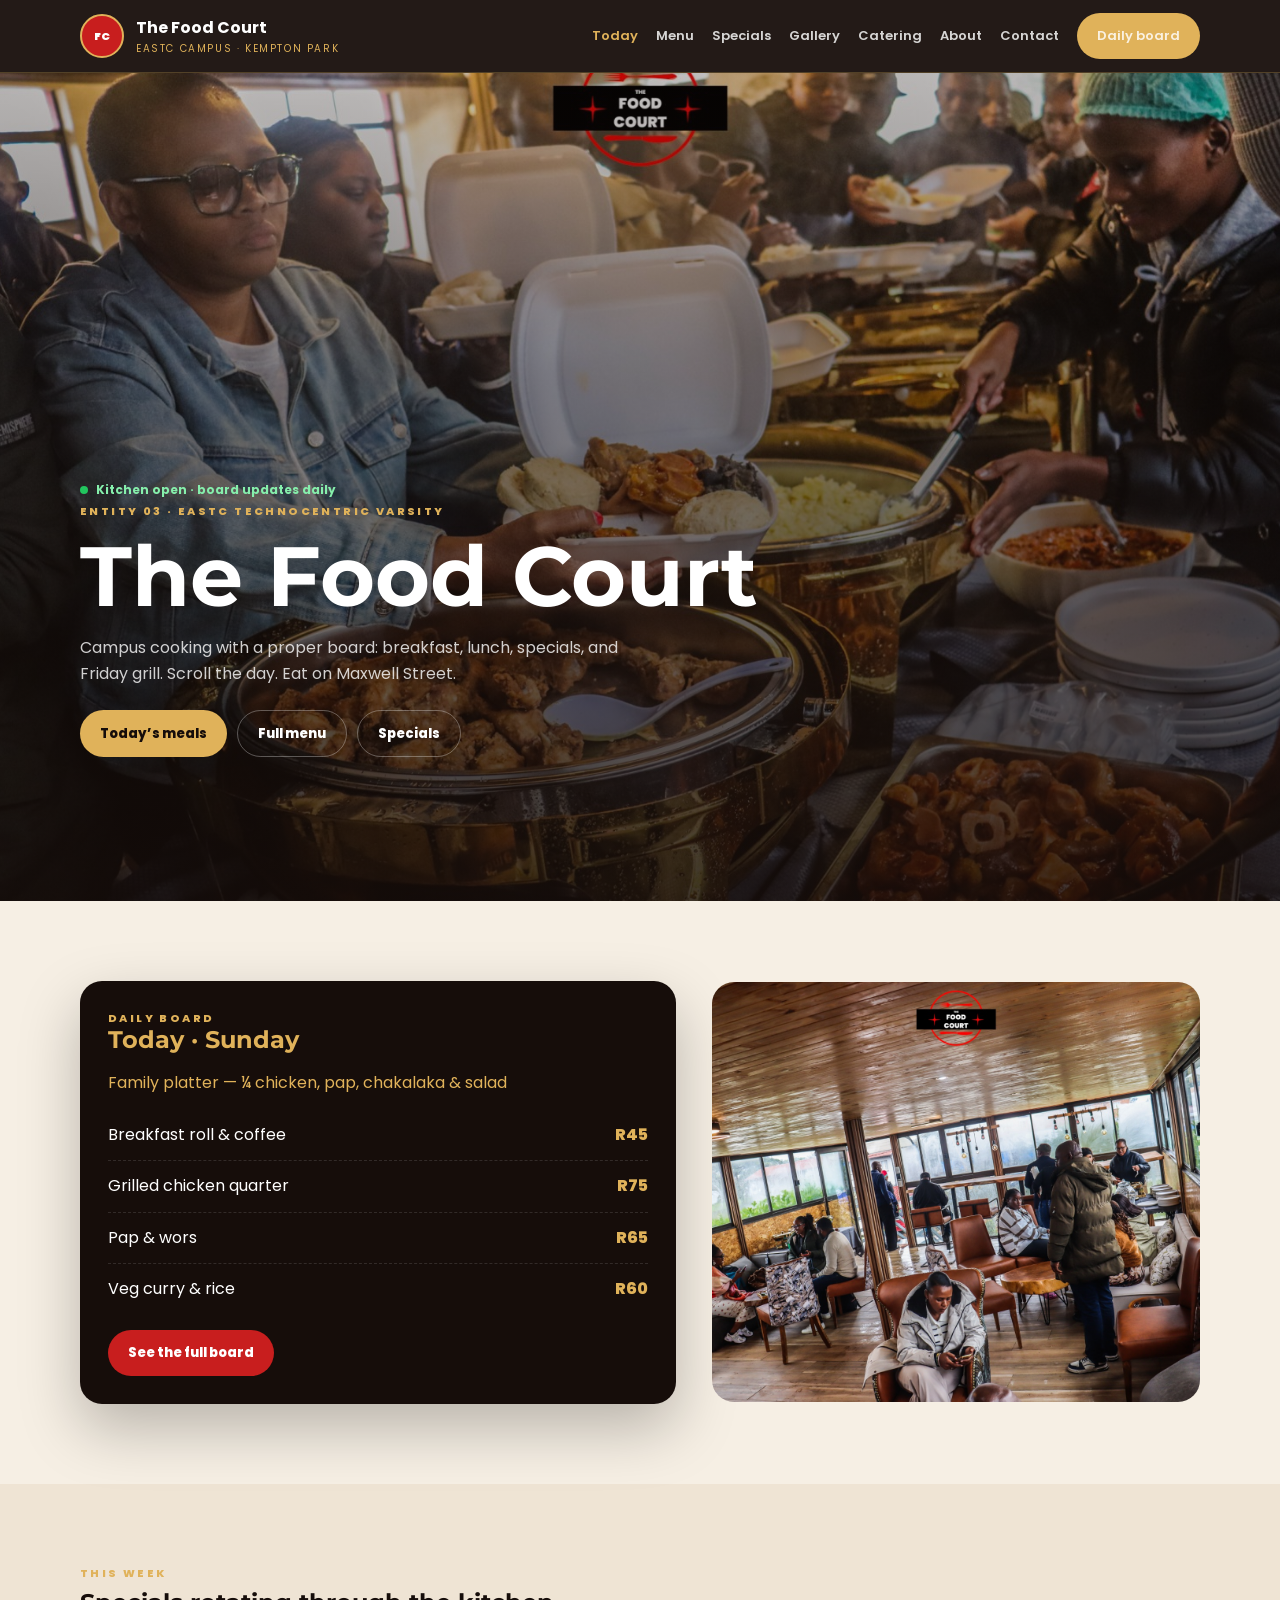
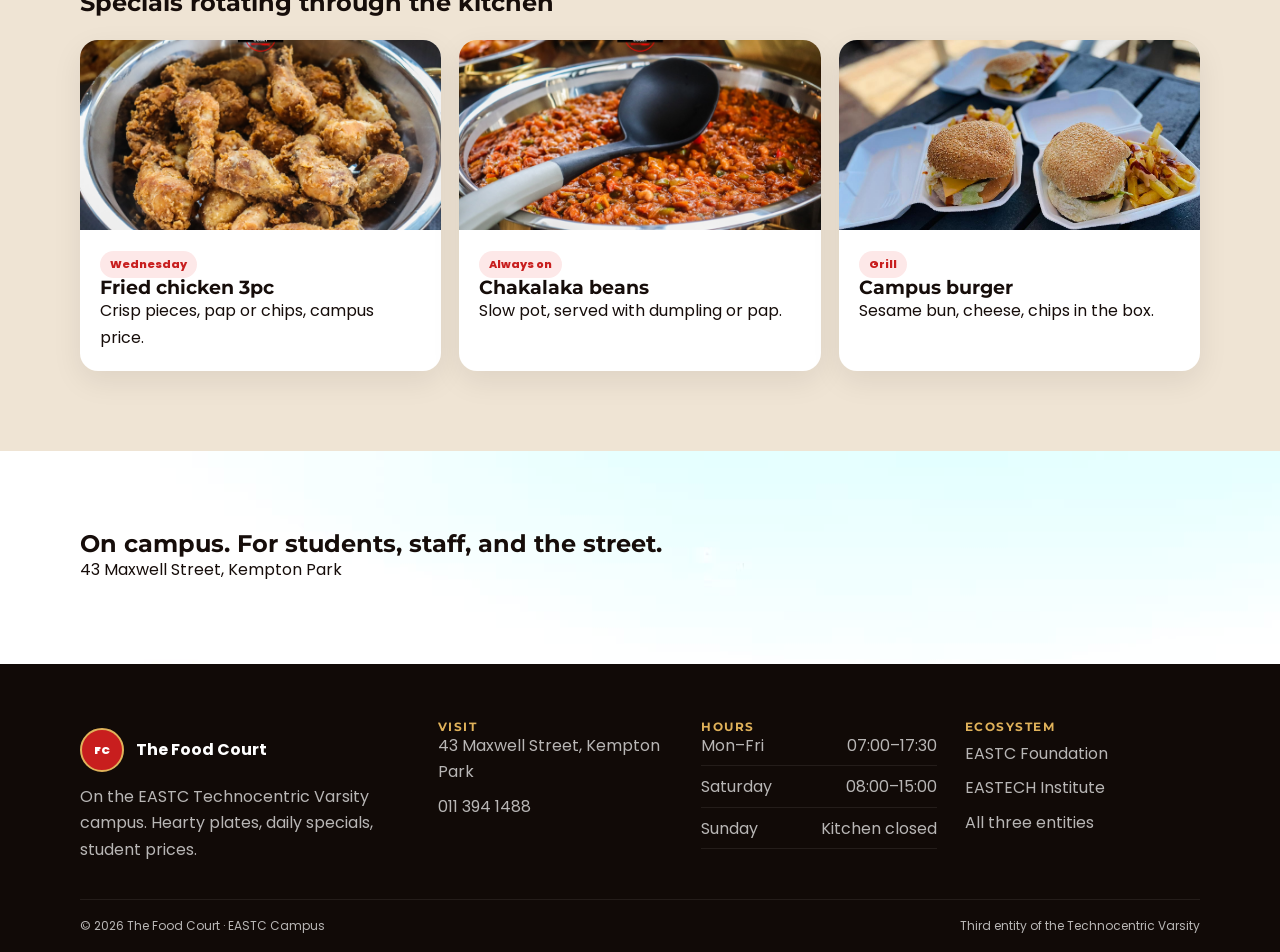
==== index.html @ 105ccf6e "Publish EASTC website" ====
<!DOCTYPE html>
<html lang="en">
<head>
<meta charset="UTF-8">
<meta name="viewport" content="width=device-width, initial-scale=1.0">
<title>The Food Court | EASTC Campus</title>
<meta name="description" content="Daily meals, specials and menu updates at The Food Court, EASTC Technocentric Varsity, Kempton Park.">
<link rel="preconnect" href="https://fonts.googleapis.com">
<link href="https://fonts.googleapis.com/css2?family=Montserrat:wght@700;800;900&family=Poppins:wght@400;500;600;700&display=swap" rel="stylesheet">
<link rel="stylesheet" href="../shared/3d.css">
<link rel="stylesheet" href="assets/css/food.css">
</head>
<body>
<a class="skip" href="#main" style="position:absolute;left:12px;top:-40px">Skip</a>

<header class="nav">
  <div class="wrap nav-inner">
    <a class="brand" href="index.html">
      <div class="mark">FC</div>
      <div><strong>The Food Court</strong><div style="font-size:10px;letter-spacing:1.6px;color:#E0B25A;text-transform:uppercase">EASTC Campus · Kempton Park</div></div>
    </a>
    <button class="menu-btn" aria-label="Menu">☰</button>
    <nav class="nav-links">
      <a href="index.html">Today</a>
      <a href="menu.html">Menu</a>
      <a href="specials.html">Specials</a>
      <a href="gallery.html">Gallery</a>
      <a href="catering.html">Catering</a>
      <a href="about.html">About</a>
      <a href="contact.html">Contact</a>
      <a class="btn btn-gold" href="today.html">Daily board</a>
    </nav>
  </div>
</header>
<main id="main">

<section class="hero">
  <div class="hero-bg ken" data-hero-slides="assets/img/serve.jpg,assets/img/lounge.jpg,assets/img/buffet.jpg,assets/img/exterior.jpg" style="background-image:url('assets/img/serve.jpg')"></div>
  <div class="wrap hero-content">
    <div class="live"><i></i> Kitchen open · board updates daily</div>
    <div class="eyebrow">Entity 03 · EASTC Technocentric Varsity</div>
    <h1>The Food Court</h1>
    <p style="max-width:540px;color:rgba(255,255,255,.8)">Campus cooking with a proper board: breakfast, lunch, specials, and Friday grill. Scroll the day. Eat on Maxwell Street.</p>
    <div style="display:flex;gap:10px;flex-wrap:wrap;margin-top:22px">
      <a class="btn btn-gold" href="today.html">Today’s meals</a>
      <a class="btn btn-ghost" href="menu.html">Full menu</a>
      <a class="btn btn-ghost" href="specials.html">Specials</a>
    </div>
  </div>
</section>
<section>
  <div class="wrap grid-2">
    <div class="board" data-today>
      <div class="eyebrow">Daily board</div>
      <h2>Today · <span data-day>Wednesday</span></h2>
      <p style="color:#E0B25A;margin-bottom:14px" data-special>Fried chicken Wednesday — 3pc + chips</p>
      <div data-items>
        <div class="meal"><span>Fried chicken 3pc</span><span class="price">R68</span></div>
        <div class="meal"><span>Pap &amp; gravy</span><span class="price">R35</span></div>
        <div class="meal"><span>Chakalaka beans</span><span class="price">R28</span></div>
        <div class="meal"><span>Campus burger</span><span class="price">R69</span></div>
      </div>
      <p style="margin-top:16px"><a class="btn btn-red" href="today.html">See the full board</a></p>
    </div>
    <div class="reveal-3d">
      <img src="assets/img/lounge.jpg" alt="Food Court lounge" style="border-radius:22px;height:420px;width:100%;object-fit:cover">
    </div>
  </div>
</section>
<section style="background:#efe4d4">
  <div class="wrap">
    <div class="eyebrow">This week</div>
    <h2 style="margin:8px 0 24px">Specials rotating through the kitchen</h2>
    <div class="grid-3">
      <article class="card"><img src="assets/img/chicken.jpg" alt="Fried chicken"><div class="card-body"><span class="tag">Wednesday</span><h3>Fried chicken 3pc</h3><p>Crisp pieces, pap or chips, campus price.</p></div></article>
      <article class="card"><img src="assets/img/beans.jpg" alt="Bean stew"><div class="card-body"><span class="tag">Always on</span><h3>Chakalaka beans</h3><p>Slow pot, served with dumpling or pap.</p></div></article>
      <article class="card"><img src="assets/img/burgers.jpg" alt="Burgers"><div class="card-body"><span class="tag">Grill</span><h3>Campus burger</h3><p>Sesame bun, cheese, chips in the box.</p></div></article>
    </div>
  </div>
</section>
<section class="fullbleed" style="background-image:url('assets/img/exterior.jpg')">
  <div class="wrap"><h2>On campus. For students, staff, and the street.</h2><p>43 Maxwell Street, Kempton Park</p></div>
</section>

</main>
<footer>
  <div class="wrap foot">
    <div>
      <a class="brand" href="index.html"><div class="mark">FC</div><strong>The Food Court</strong></a>
      <p style="margin-top:12px">On the EASTC Technocentric Varsity campus. Hearty plates, daily specials, student prices.</p>
    </div>
    <div>
      <h3 style="color:#E0B25A;font-size:12px;letter-spacing:1.5px;text-transform:uppercase">Visit</h3>
      <p>43 Maxwell Street, Kempton Park<br><a href="tel:+27113941488">011 394 1488</a></p>
    </div>
    <div>
      <h3 style="color:#E0B25A;font-size:12px;letter-spacing:1.5px;text-transform:uppercase">Hours</h3>
      <div class="hours">
        <div><span>Mon–Fri</span><span>07:00–17:30</span></div>
        <div><span>Saturday</span><span>08:00–15:00</span></div>
        <div><span>Sunday</span><span>Kitchen closed</span></div>
      </div>
    </div>
    <div>
      <h3 style="color:#E0B25A;font-size:12px;letter-spacing:1.5px;text-transform:uppercase">Ecosystem</h3>
      <a href="https://eastechfoundation.co.za/">EASTC Foundation</a>
      <a href="https://eastech-institute.co.za/">EASTECH Institute</a>
      <a href="https://eastech.co.za/">All three entities</a>
    </div>
  </div>
  <div class="wrap legal"><span>&copy; <span data-year></span> The Food Court · EASTC Campus</span><span>Third entity of the Technocentric Varsity</span></div>
</footer>
<script src="assets/js/food.js"></script>
<script src="../shared/3d.js"></script>
</body></html>
---- assets/css/food.css ----
:root {
  --ink: #160d0a;
  --cream: #F6EFE4;
  --red: #C81E1E;
  --red-deep: #8E1212;
  --wood: #6B3E22;
  --gold: #E0B25A;
  --white: #fff;
}
*, *::before, *::after { box-sizing: border-box; margin: 0; padding: 0; }
html { scroll-behavior: smooth; }
body { font-family: "Poppins", sans-serif; background: var(--cream); color: var(--ink); line-height: 1.65; overflow-x: hidden; }
img { max-width: 100%; display: block; }
a { color: inherit; text-decoration: none; }
h1,h2,h3 { font-family: "Montserrat", sans-serif; line-height: 1.1; }
.wrap { width: min(1120px, calc(100% - 40px)); margin: 0 auto; }
.nav {
  position: sticky; top: 0; z-index: 40;
  background: rgba(22,13,10,.94); color: #fff;
  border-bottom: 1px solid rgba(224,178,90,.25);
}
.nav-inner { display: flex; align-items: center; justify-content: space-between; min-height: 72px; }
.brand { display: flex; align-items: center; gap: 12px; color: #fff; }
.mark {
  width: 44px; height: 44px; border-radius: 50%;
  background: var(--red); color: #fff; display: grid; place-items: center;
  font-weight: 900; font-size: 11px; border: 2px solid var(--gold);
}
.nav-links { display: flex; gap: 18px; align-items: center; }
.nav-links a { color: rgba(255,255,255,.82); font-size: 13px; font-weight: 600; }
.nav-links a:hover, .nav-links a.active { color: var(--gold); }
.btn { display: inline-flex; align-items: center; justify-content: center; padding: 12px 20px; border-radius: 999px; font-weight: 800; font-size: 13px; border: 0; cursor: pointer; }
.btn-red { background: var(--red); color: #fff; }
.btn-gold { background: var(--gold); color: var(--ink); }
.btn-ghost { background: transparent; color: #fff; border: 1px solid rgba(255,255,255,.3); }
.menu-btn { display: none; background: none; border: 0; color: #fff; font-size: 26px; }
.hero { position: relative; min-height: 92vh; display: grid; align-items: end; color: #fff; overflow: hidden; }
.hero-bg { position: absolute; inset: 0; background-size: cover; background-position: center; transform: scale(1.08); }
.hero::after { content:""; position:absolute; inset:0; background: linear-gradient(180deg, rgba(22,13,10,.25), rgba(22,13,10,.82)); }
.hero-content { position: relative; z-index: 1; padding: 0 0 64px; }
.eyebrow { letter-spacing: 2.4px; text-transform: uppercase; font-size: 11px; font-weight: 800; color: var(--gold); }
.hero h1 { font-size: clamp(42px, 8vw, 84px); margin: 10px 0 12px; }
.board {
  background: var(--ink); color: #fff; border-radius: 22px; padding: 28px;
  box-shadow: 0 24px 60px rgba(0,0,0,.25);
}
.board h2 { color: var(--gold); margin-bottom: 16px; }
.meal { display: flex; justify-content: space-between; gap: 12px; padding: 12px 0; border-bottom: 1px dashed rgba(255,255,255,.12); }
.meal:last-child { border-bottom: 0; }
.price { color: var(--gold); font-weight: 800; }
section { padding: 80px 0; }
.grid-3 { display: grid; grid-template-columns: repeat(3,1fr); gap: 18px; }
.grid-2 { display: grid; grid-template-columns: 1.1fr .9fr; gap: 36px; align-items: center; }
.card { background: #fff; border-radius: 18px; overflow: hidden; box-shadow: 0 10px 30px rgba(22,13,10,.08); }
.card img { width: 100%; height: 190px; object-fit: cover; }
.card-body { padding: 20px; }
.tag { display: inline-block; background: #fde8e8; color: var(--red); font-size: 11px; font-weight: 800; padding: 4px 10px; border-radius: 999px; }
.page-hero { background: var(--ink); color: #fff; padding: 72px 0 48px; position: relative; overflow: hidden; }
.page-hero.media { min-height: 320px; display: grid; align-items: end; }
.page-hero .hero-bg { opacity: .45; }
form { display: grid; gap: 12px; }
input, select, textarea { padding: 12px; border-radius: 10px; border: 1px solid #e5d9c8; font: inherit; }
.success { display: none; background: #ecfdf5; color: #065f46; padding: 12px; border-radius: 10px; }
.success.show { display: block; }
footer { background: #110a07; color: rgba(255,255,255,.7); padding: 56px 0 0; }
.foot { display: grid; grid-template-columns: 1.4fr 1fr 1fr 1fr; gap: 28px; padding-bottom: 36px; }
footer a { display: block; color: rgba(255,255,255,.7); margin: 8px 0; }
.legal { border-top: 1px solid rgba(255,255,255,.08); padding: 16px 0; font-size: 12px; display: flex; justify-content: space-between; flex-wrap: wrap; gap: 8px; }
.hours { display: grid; gap: 8px; }
.hours div { display: flex; justify-content: space-between; gap: 16px; border-bottom: 1px solid rgba(255,255,255,.08); padding-bottom: 6px; }
.live { display: inline-flex; align-items: center; gap: 8px; color: #86efac; font-size: 12px; font-weight: 700; }
.live i { width: 8px; height: 8px; background: #22c55e; border-radius: 50%; animation: pulse 1.4s infinite; }
@keyframes pulse { 50% { opacity: .35; } }
@media (max-width: 900px) {
  .menu-btn { display: block; }
  .nav-links { display: none; position: absolute; left: 0; right: 0; top: 72px; background: var(--ink); flex-direction: column; padding: 16px 20px 24px; }
  .nav-links.open { display: flex; }
  .grid-3, .grid-2, .foot { grid-template-columns: 1fr; }
}
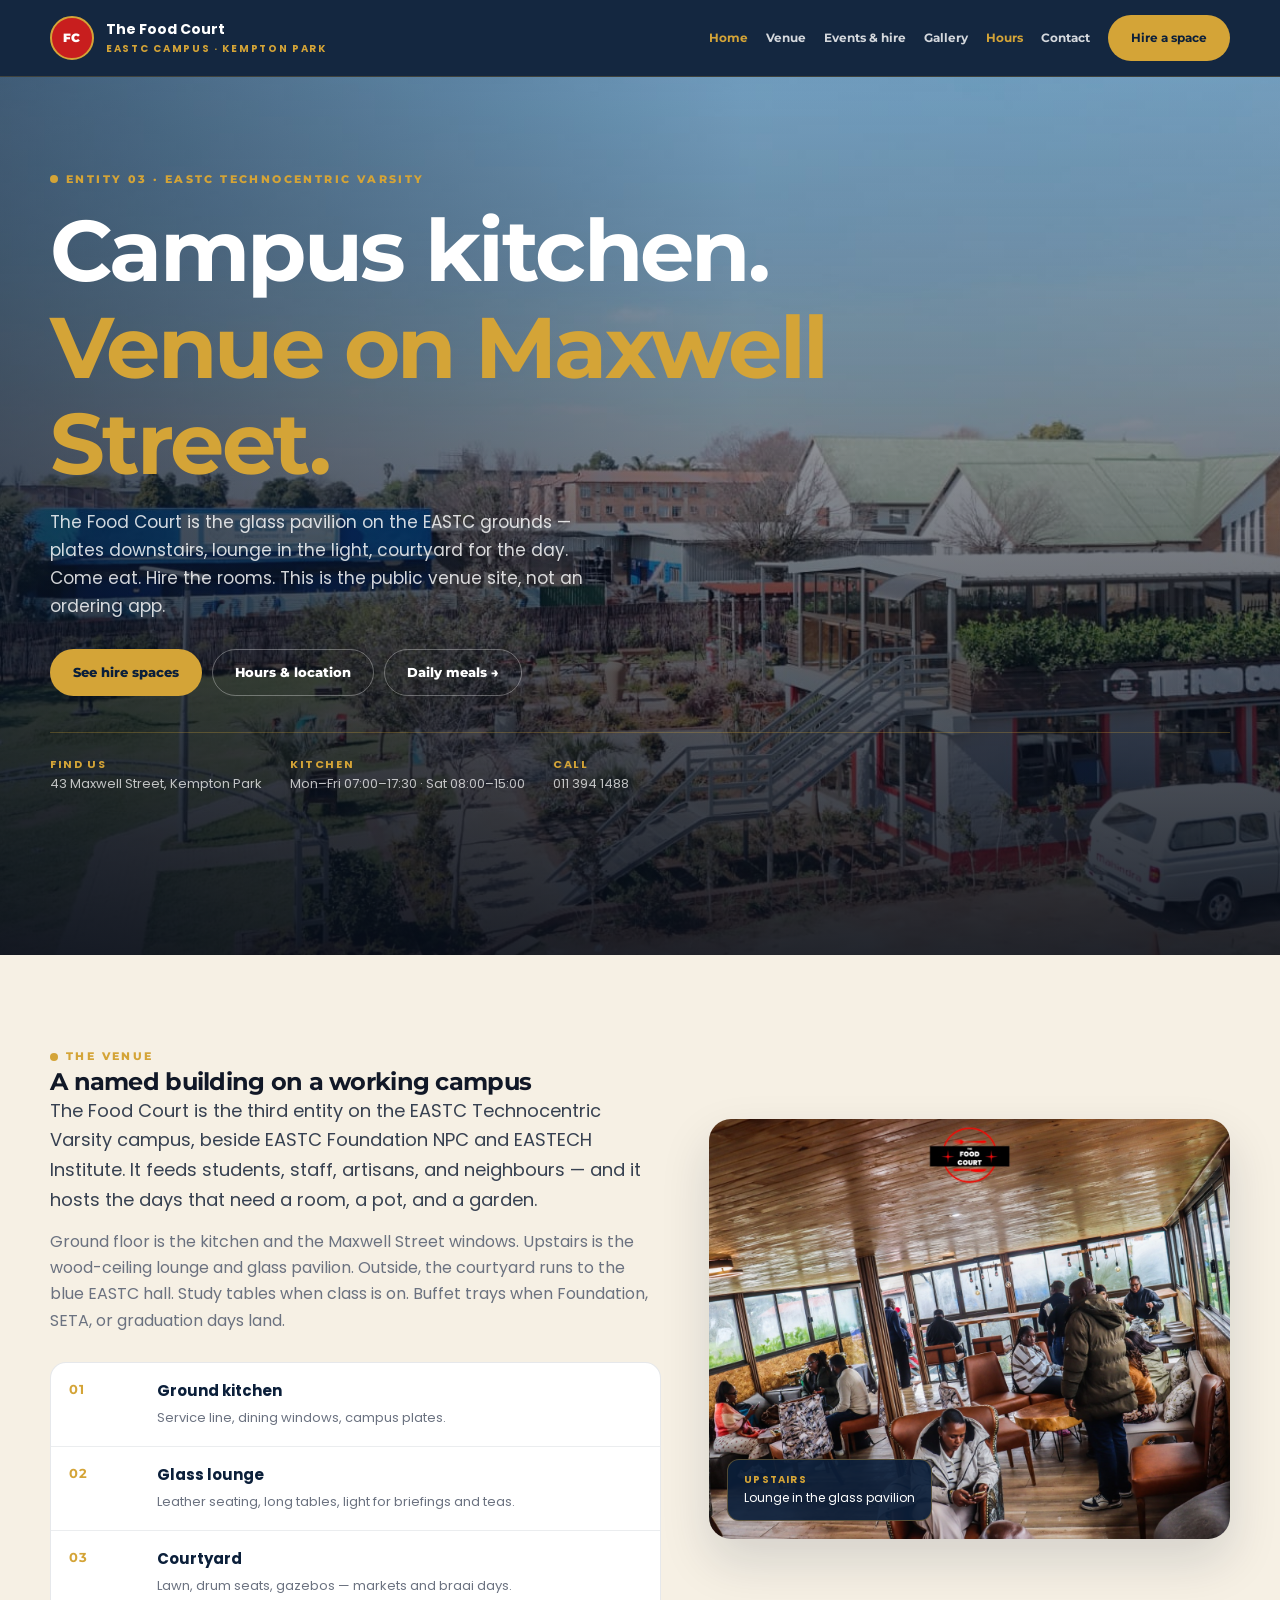
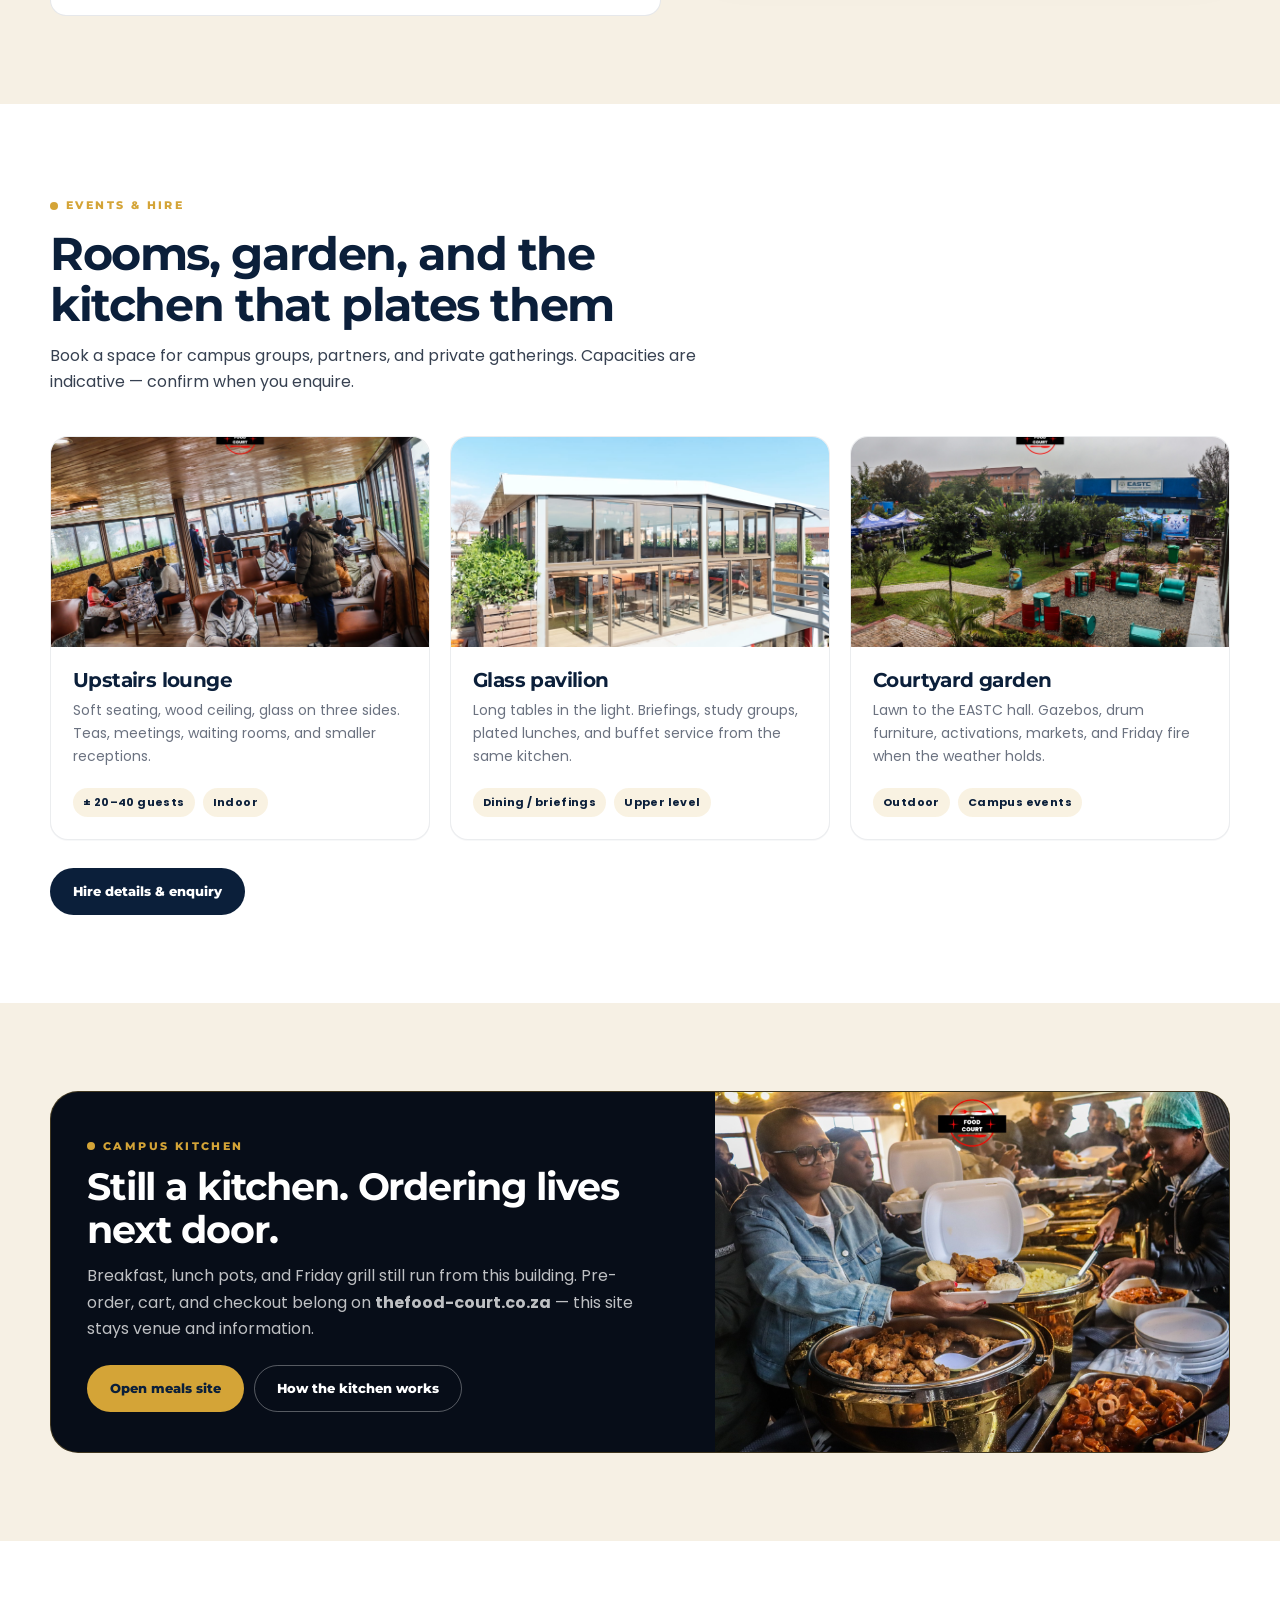
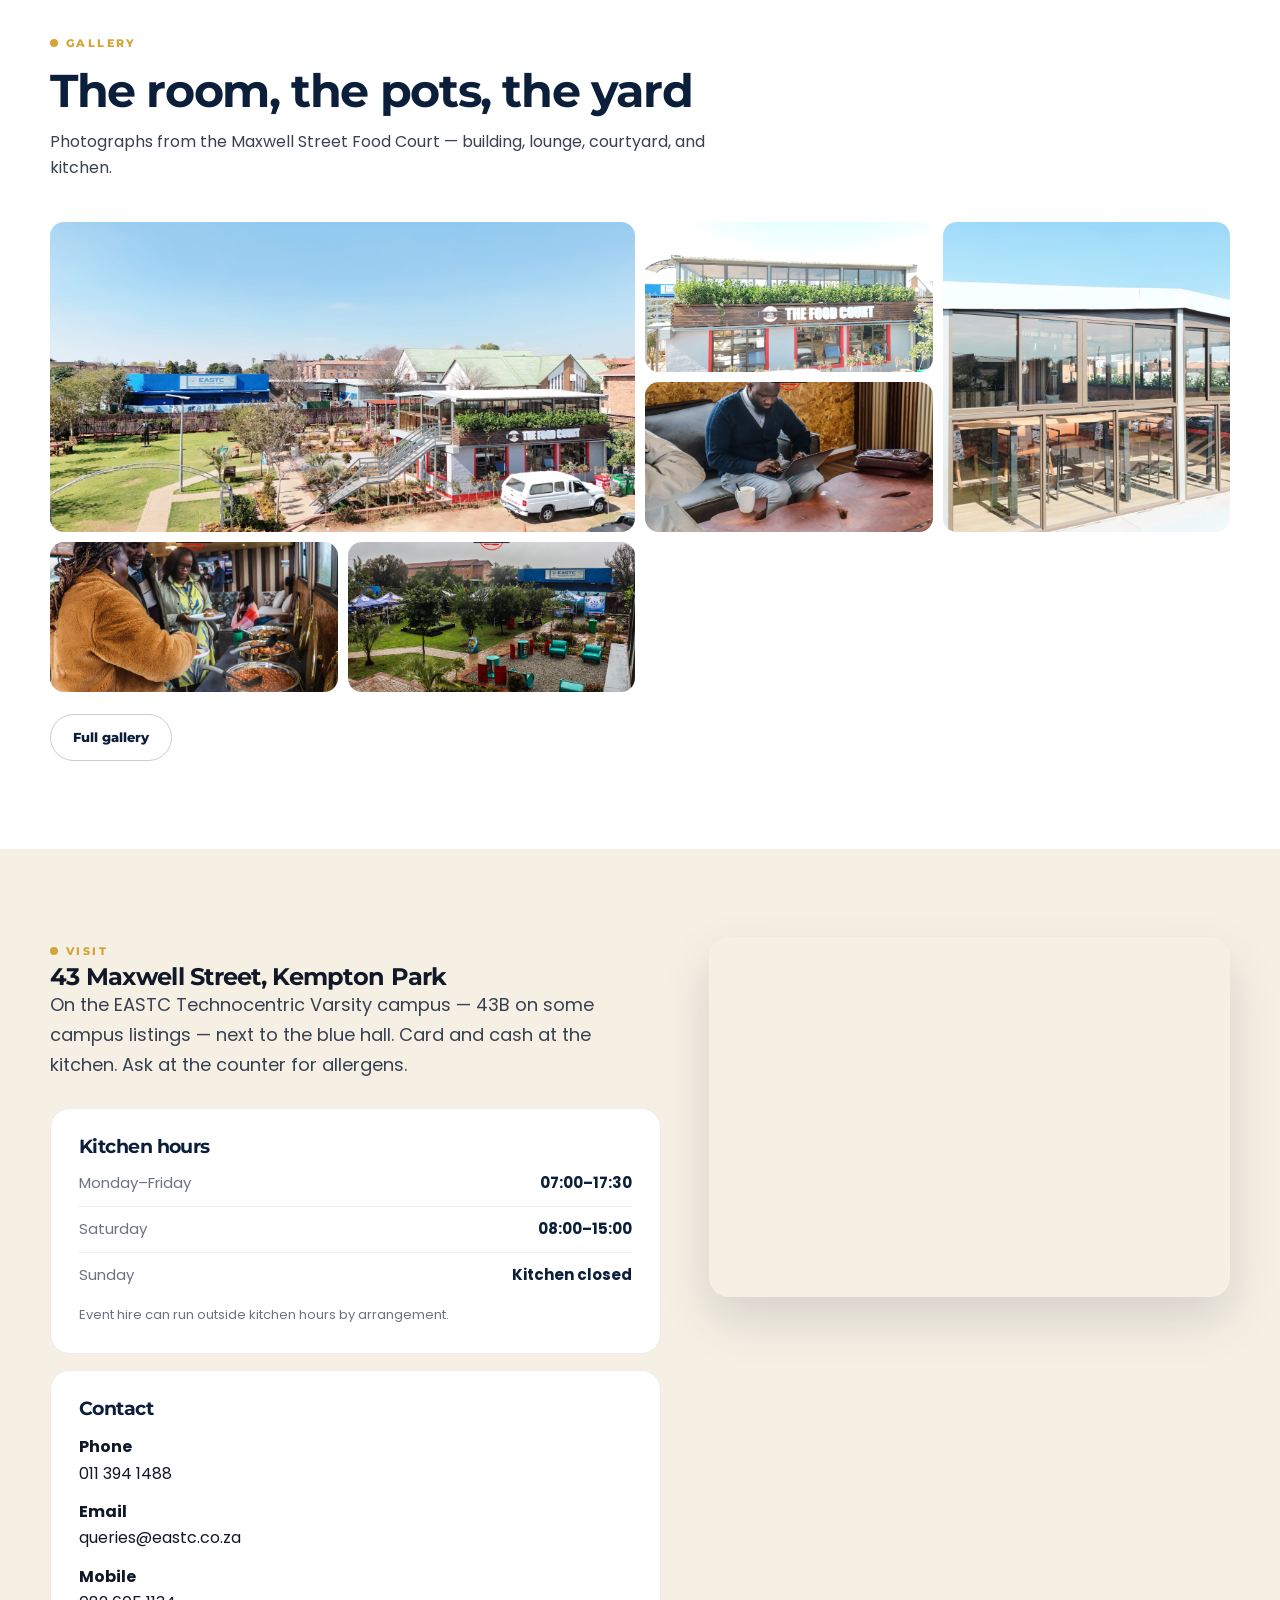
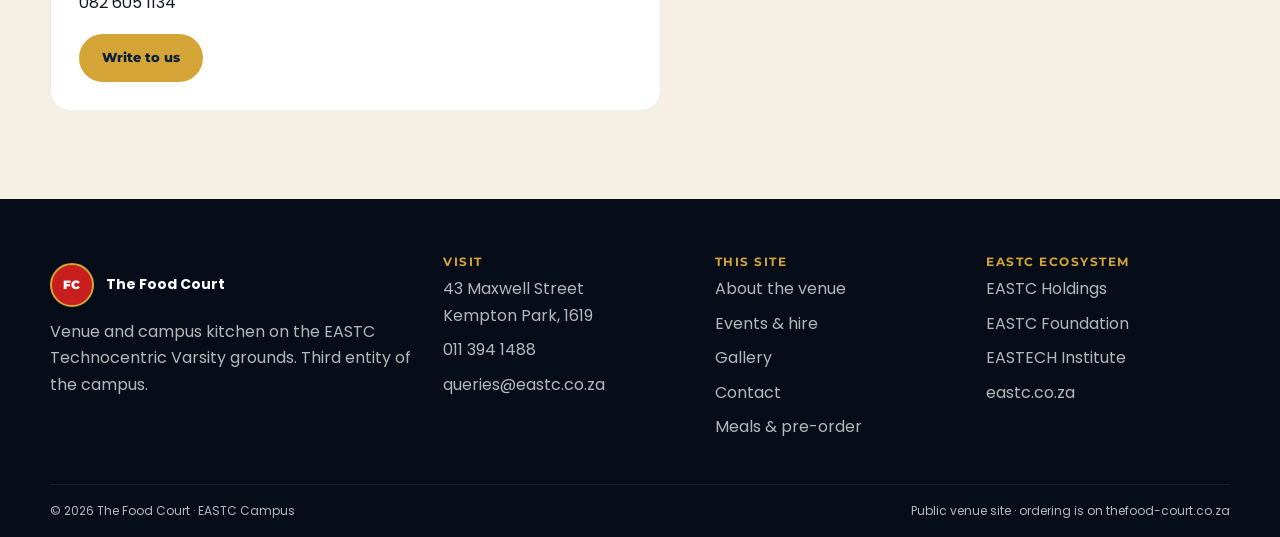
==== commit 4f15fd95: "Rebuild Food Court site as EASTC venue and events pages Replace the daily-menu kitchen site with a s" ====
--- a/index.html
+++ b/index.html
@@ -1,115 +1,252 @@
 <!DOCTYPE html>
 <html lang="en">
 <head>
-<meta charset="UTF-8">
-<meta name="viewport" content="width=device-width, initial-scale=1.0">
-<title>The Food Court | EASTC Campus</title>
-<meta name="description" content="Daily meals, specials and menu updates at The Food Court, EASTC Technocentric Varsity, Kempton Park.">
-<link rel="preconnect" href="https://fonts.googleapis.com">
-<link href="https://fonts.googleapis.com/css2?family=Montserrat:wght@700;800;900&family=Poppins:wght@400;500;600;700&display=swap" rel="stylesheet">
-<link rel="stylesheet" href="../shared/3d.css">
-<link rel="stylesheet" href="assets/css/food.css">
+  <meta charset="UTF-8">
+  <meta name="viewport" content="width=device-width, initial-scale=1.0">
+  <title>The Food Court | EASTC Campus venue &amp; events</title>
+  <meta name="description" content="The Food Court is the EASTC campus venue on Maxwell Street, Kempton Park — kitchen, glass lounge, and courtyard for meals, gatherings, and hire.">
+  <link rel="canonical" href="https://eastechfoodcourt.co.za/">
+  <meta property="og:title" content="The Food Court | EASTC Campus venue &amp; events">
+  <meta property="og:description" content="Campus kitchen, glass lounge, and courtyard at 43 Maxwell Street, Kempton Park. Venue information and space hire — not an ordering app.">
+  <meta property="og:type" content="website">
+  <meta property="og:url" content="https://eastechfoodcourt.co.za/">
+  <meta property="og:image" content="https://eastechfoodcourt.co.za/assets/img/campus.jpg">
+  <meta name="theme-color" content="#0B1F3A">
+  <link rel="icon" href="assets/img/favicon.svg" type="image/svg+xml">
+  <link rel="preconnect" href="https://fonts.googleapis.com">
+  <link rel="preconnect" href="https://fonts.gstatic.com" crossorigin>
+  <link href="https://fonts.googleapis.com/css2?family=Montserrat:wght@600;700;800;900&family=Poppins:wght@400;500;600;700&display=swap" rel="stylesheet">
+  <link rel="stylesheet" href="assets/css/venue.css">
+  <script type="application/ld+json">
+  {
+    "@context": "https://schema.org",
+    "@type": ["FoodEstablishment", "EventVenue"],
+    "name": "The Food Court",
+    "description": "EASTC campus kitchen and events venue in Kempton Park.",
+    "url": "https://eastechfoodcourt.co.za/",
+    "telephone": "+27113941488",
+    "email": "queries@eastc.co.za",
+    "address": {
+      "@type": "PostalAddress",
+      "streetAddress": "43 Maxwell Street",
+      "addressLocality": "Kempton Park",
+      "postalCode": "1619",
+      "addressCountry": "ZA"
+    },
+    "openingHoursSpecification": [
+      { "@type": "OpeningHoursSpecification", "dayOfWeek": ["Monday","Tuesday","Wednesday","Thursday","Friday"], "opens": "07:00", "closes": "17:30" },
+      { "@type": "OpeningHoursSpecification", "dayOfWeek": "Saturday", "opens": "08:00", "closes": "15:00" }
+    ],
+    "parentOrganization": { "@type": "Organization", "name": "EASTC Holdings", "url": "https://eastech.co.za/" }
+  }
+  </script>
 </head>
 <body>
-<a class="skip" href="#main" style="position:absolute;left:12px;top:-40px">Skip</a>
+<a class="skip" href="#main">Skip to content</a>
 
 <header class="nav">
   <div class="wrap nav-inner">
     <a class="brand" href="index.html">
       <div class="mark">FC</div>
-      <div><strong>The Food Court</strong><div style="font-size:10px;letter-spacing:1.6px;color:#E0B25A;text-transform:uppercase">EASTC Campus · Kempton Park</div></div>
+      <div>
+        <strong>The Food Court</strong>
+        <small>EASTC Campus · Kempton Park</small>
+      </div>
     </a>
-    <button class="menu-btn" aria-label="Menu">☰</button>
-    <nav class="nav-links">
-      <a href="index.html">Today</a>
-      <a href="menu.html">Menu</a>
-      <a href="specials.html">Specials</a>
+    <button class="menu-btn" aria-label="Open menu" aria-expanded="false">☰</button>
+    <nav class="nav-links" aria-label="Primary">
+      <a href="index.html">Home</a>
+      <a href="about.html">Venue</a>
+      <a href="events.html">Events &amp; hire</a>
       <a href="gallery.html">Gallery</a>
-      <a href="catering.html">Catering</a>
-      <a href="about.html">About</a>
+      <a href="index.html#visit">Hours</a>
       <a href="contact.html">Contact</a>
-      <a class="btn btn-gold" href="today.html">Daily board</a>
+      <a class="btn btn-gold" href="events.html">Hire a space</a>
     </nav>
   </div>
 </header>
+
 <main id="main">
-
-<section class="hero">
-  <div class="hero-bg ken" data-hero-slides="assets/img/serve.jpg,assets/img/lounge.jpg,assets/img/buffet.jpg,assets/img/exterior.jpg" style="background-image:url('assets/img/serve.jpg')"></div>
-  <div class="wrap hero-content">
-    <div class="live"><i></i> Kitchen open · board updates daily</div>
-    <div class="eyebrow">Entity 03 · EASTC Technocentric Varsity</div>
-    <h1>The Food Court</h1>
-    <p style="max-width:540px;color:rgba(255,255,255,.8)">Campus cooking with a proper board: breakfast, lunch, specials, and Friday grill. Scroll the day. Eat on Maxwell Street.</p>
-    <div style="display:flex;gap:10px;flex-wrap:wrap;margin-top:22px">
-      <a class="btn btn-gold" href="today.html">Today’s meals</a>
-      <a class="btn btn-ghost" href="menu.html">Full menu</a>
-      <a class="btn btn-ghost" href="specials.html">Specials</a>
-    </div>
-  </div>
-</section>
-<section>
-  <div class="wrap grid-2">
-    <div class="board" data-today>
-      <div class="eyebrow">Daily board</div>
-      <h2>Today · <span data-day>Wednesday</span></h2>
-      <p style="color:#E0B25A;margin-bottom:14px" data-special>Fried chicken Wednesday — 3pc + chips</p>
-      <div data-items>
-        <div class="meal"><span>Fried chicken 3pc</span><span class="price">R68</span></div>
-        <div class="meal"><span>Pap &amp; gravy</span><span class="price">R35</span></div>
-        <div class="meal"><span>Chakalaka beans</span><span class="price">R28</span></div>
-        <div class="meal"><span>Campus burger</span><span class="price">R69</span></div>
-      </div>
-      <p style="margin-top:16px"><a class="btn btn-red" href="today.html">See the full board</a></p>
-    </div>
-    <div class="reveal-3d">
-      <img src="assets/img/lounge.jpg" alt="Food Court lounge" style="border-radius:22px;height:420px;width:100%;object-fit:cover">
-    </div>
-  </div>
-</section>
-<section style="background:#efe4d4">
-  <div class="wrap">
-    <div class="eyebrow">This week</div>
-    <h2 style="margin:8px 0 24px">Specials rotating through the kitchen</h2>
-    <div class="grid-3">
-      <article class="card"><img src="assets/img/chicken.jpg" alt="Fried chicken"><div class="card-body"><span class="tag">Wednesday</span><h3>Fried chicken 3pc</h3><p>Crisp pieces, pap or chips, campus price.</p></div></article>
-      <article class="card"><img src="assets/img/beans.jpg" alt="Bean stew"><div class="card-body"><span class="tag">Always on</span><h3>Chakalaka beans</h3><p>Slow pot, served with dumpling or pap.</p></div></article>
-      <article class="card"><img src="assets/img/burgers.jpg" alt="Burgers"><div class="card-body"><span class="tag">Grill</span><h3>Campus burger</h3><p>Sesame bun, cheese, chips in the box.</p></div></article>
-    </div>
-  </div>
-</section>
-<section class="fullbleed" style="background-image:url('assets/img/exterior.jpg')">
-  <div class="wrap"><h2>On campus. For students, staff, and the street.</h2><p>43 Maxwell Street, Kempton Park</p></div>
-</section>
-
+  <section class="hero">
+    <div class="hero-bg" style="background-image:url('assets/img/campus.jpg')" role="img" aria-label="The Food Court pavilion on the EASTC campus"></div>
+    <div class="wrap hero-content">
+      <div class="eyebrow">Entity 03 · EASTC Technocentric Varsity</div>
+      <h1>Campus kitchen.<br><em>Venue on Maxwell Street.</em></h1>
+      <p>The Food Court is the glass pavilion on the EASTC grounds — plates downstairs, lounge in the light, courtyard for the day. Come eat. Hire the rooms. This is the public venue site, not an ordering app.</p>
+      <div class="hero-actions">
+        <a class="btn btn-gold" href="events.html">See hire spaces</a>
+        <a class="btn btn-ghost" href="#visit">Hours &amp; location</a>
+        <a class="btn btn-ghost" href="https://thefood-court.co.za/" rel="noopener">Daily meals →</a>
+      </div>
+      <div class="hero-meta">
+        <div><strong>Find us</strong>43 Maxwell Street, Kempton Park</div>
+        <div><strong>Kitchen</strong>Mon–Fri 07:00–17:30 · Sat 08:00–15:00</div>
+        <div><strong>Call</strong><a href="tel:+27113941488">011 394 1488</a></div>
+      </div>
+    </div>
+  </section>
+
+  <section id="about">
+    <div class="wrap grid-2">
+      <div>
+        <div class="eyebrow">The venue</div>
+        <h2>A named building on a working campus</h2>
+        <p class="lede">The Food Court is the third entity on the EASTC Technocentric Varsity campus, beside EASTC Foundation NPC and EASTECH Institute. It feeds students, staff, artisans, and neighbours — and it hosts the days that need a room, a pot, and a garden.</p>
+        <p>Ground floor is the kitchen and the Maxwell Street windows. Upstairs is the wood-ceiling lounge and glass pavilion. Outside, the courtyard runs to the blue EASTC hall. Study tables when class is on. Buffet trays when Foundation, SETA, or graduation days land.</p>
+        <div class="levels" aria-label="Venue levels">
+          <div class="level"><b>01</b><div><strong>Ground kitchen</strong><span>Service line, dining windows, campus plates.</span></div></div>
+          <div class="level"><b>02</b><div><strong>Glass lounge</strong><span>Leather seating, long tables, light for briefings and teas.</span></div></div>
+          <div class="level"><b>03</b><div><strong>Courtyard</strong><span>Lawn, drum seats, gazebos — markets and braai days.</span></div></div>
+        </div>
+      </div>
+      <div class="photo-stack">
+        <img class="photo" src="assets/img/lounge.jpg" alt="Upstairs lounge with leather seating and glass walls">
+        <div class="photo-chip"><strong>Upstairs</strong>Lounge in the glass pavilion</div>
+      </div>
+    </div>
+  </section>
+
+  <section id="spaces" class="paper">
+    <div class="wrap">
+      <div class="section-head">
+        <div class="eyebrow">Events &amp; hire</div>
+        <h2>Rooms, garden, and the kitchen that plates them</h2>
+        <p>Book a space for campus groups, partners, and private gatherings. Capacities are indicative — confirm when you enquire.</p>
+      </div>
+      <div class="grid-3">
+        <article class="space">
+          <img src="assets/img/lounge.jpg" alt="Food Court lounge">
+          <div class="space-body">
+            <h3>Upstairs lounge</h3>
+            <p>Soft seating, wood ceiling, glass on three sides. Teas, meetings, waiting rooms, and smaller receptions.</p>
+            <div class="pills"><span class="pill">± 20–40 guests</span><span class="pill">Indoor</span></div>
+          </div>
+        </article>
+        <article class="space">
+          <img src="assets/img/glass.jpg" alt="Glass pavilion dining room">
+          <div class="space-body">
+            <h3>Glass pavilion</h3>
+            <p>Long tables in the light. Briefings, study groups, plated lunches, and buffet service from the same kitchen.</p>
+            <div class="pills"><span class="pill">Dining / briefings</span><span class="pill">Upper level</span></div>
+          </div>
+        </article>
+        <article class="space">
+          <img src="assets/img/courtyard.jpg" alt="Campus courtyard garden">
+          <div class="space-body">
+            <h3>Courtyard garden</h3>
+            <p>Lawn to the EASTC hall. Gazebos, drum furniture, activations, markets, and Friday fire when the weather holds.</p>
+            <div class="pills"><span class="pill">Outdoor</span><span class="pill">Campus events</span></div>
+          </div>
+        </article>
+      </div>
+      <p style="margin-top:28px"><a class="btn btn-navy" href="events.html">Hire details &amp; enquiry</a></p>
+    </div>
+  </section>
+
+  <section>
+    <div class="wrap">
+      <div class="kitchen-panel">
+        <div class="kitchen-copy">
+          <div class="eyebrow">Campus kitchen</div>
+          <h2>Still a kitchen. Ordering lives next door.</h2>
+          <p>Breakfast, lunch pots, and Friday grill still run from this building. Pre-order, cart, and checkout belong on <strong>thefood-court.co.za</strong> — this site stays venue and information.</p>
+          <div class="hero-actions">
+            <a class="btn btn-gold" href="https://thefood-court.co.za/" rel="noopener">Open meals site</a>
+            <a class="btn btn-ghost" href="meals.html">How the kitchen works</a>
+          </div>
+        </div>
+        <img src="assets/img/serve.jpg" alt="Buffet service at The Food Court">
+      </div>
+    </div>
+  </section>
+
+  <section id="gallery" class="paper">
+    <div class="wrap">
+      <div class="section-head">
+        <div class="eyebrow">Gallery</div>
+        <h2>The room, the pots, the yard</h2>
+        <p>Photographs from the Maxwell Street Food Court — building, lounge, courtyard, and kitchen.</p>
+      </div>
+      <div class="gallery-grid" data-gallery>
+        <a class="wide" href="assets/img/campus.jpg"><img src="assets/img/campus.jpg" alt="Campus overview with The Food Court pavilion"></a>
+        <a href="assets/img/exterior.jpg"><img src="assets/img/exterior.jpg" alt="Food Court exterior signage"></a>
+        <a class="tall" href="assets/img/glass.jpg"><img src="assets/img/glass.jpg" alt="Glass pavilion"></a>
+        <a href="assets/img/guest.jpg"><img src="assets/img/guest.jpg" alt="Guest working in the lounge"></a>
+        <a href="assets/img/buffet.jpg"><img src="assets/img/buffet.jpg" alt="Buffet line in the lounge"></a>
+        <a href="assets/img/courtyard.jpg"><img src="assets/img/courtyard.jpg" alt="Courtyard garden"></a>
+      </div>
+      <p style="margin-top:22px"><a class="btn btn-outline" href="gallery.html">Full gallery</a></p>
+    </div>
+  </section>
+
+  <section id="visit">
+    <div class="wrap grid-2 split-top">
+      <div>
+        <div class="eyebrow">Visit</div>
+        <h2>43 Maxwell Street, Kempton Park</h2>
+        <p class="lede">On the EASTC Technocentric Varsity campus — 43B on some campus listings — next to the blue hall. Card and cash at the kitchen. Ask at the counter for allergens.</p>
+        <div style="display:grid;gap:16px;margin-top:28px">
+          <div class="hours-card">
+            <h3 style="color:var(--navy);margin-bottom:14px">Kitchen hours</h3>
+            <ul class="hours">
+              <li><span>Monday–Friday</span><b>07:00–17:30</b></li>
+              <li><span>Saturday</span><b>08:00–15:00</b></li>
+              <li><span>Sunday</span><b>Kitchen closed</b></li>
+            </ul>
+            <p style="margin-top:16px;color:var(--muted);font-size:13px">Event hire can run outside kitchen hours by arrangement.</p>
+          </div>
+          <div class="visit-card">
+            <h3 style="color:var(--navy);margin-bottom:14px">Contact</h3>
+            <p><a href="tel:+27113941488"><strong>Phone</strong><br>011 394 1488</a></p>
+            <p style="margin-top:12px"><a href="mailto:queries@eastc.co.za"><strong>Email</strong><br>queries@eastc.co.za</a></p>
+            <p style="margin-top:12px"><a href="tel:+27826051134"><strong>Mobile</strong><br>082 605 1134</a></p>
+            <p style="margin-top:18px"><a class="btn btn-gold" href="contact.html">Write to us</a></p>
+          </div>
+        </div>
+      </div>
+      <iframe class="map" title="Map of 43 Maxwell Street, Kempton Park" loading="lazy" referrerpolicy="no-referrer-when-downgrade" src="https://maps.google.com/maps?q=43%20Maxwell%20Street%20Kempton%20Park&amp;z=16&amp;output=embed"></iframe>
+    </div>
+  </section>
 </main>
+
 <footer>
   <div class="wrap foot">
     <div>
       <a class="brand" href="index.html"><div class="mark">FC</div><strong>The Food Court</strong></a>
-      <p style="margin-top:12px">On the EASTC Technocentric Varsity campus. Hearty plates, daily specials, student prices.</p>
-    </div>
-    <div>
-      <h3 style="color:#E0B25A;font-size:12px;letter-spacing:1.5px;text-transform:uppercase">Visit</h3>
-      <p>43 Maxwell Street, Kempton Park<br><a href="tel:+27113941488">011 394 1488</a></p>
-    </div>
-    <div>
-      <h3 style="color:#E0B25A;font-size:12px;letter-spacing:1.5px;text-transform:uppercase">Hours</h3>
-      <div class="hours">
-        <div><span>Mon–Fri</span><span>07:00–17:30</span></div>
-        <div><span>Saturday</span><span>08:00–15:00</span></div>
-        <div><span>Sunday</span><span>Kitchen closed</span></div>
-      </div>
-    </div>
-    <div>
-      <h3 style="color:#E0B25A;font-size:12px;letter-spacing:1.5px;text-transform:uppercase">Ecosystem</h3>
+      <p style="margin-top:12px">Venue and campus kitchen on the EASTC Technocentric Varsity grounds. Third entity of the campus.</p>
+    </div>
+    <div>
+      <h3>Visit</h3>
+      <p>43 Maxwell Street<br>Kempton Park, 1619</p>
+      <a href="tel:+27113941488">011 394 1488</a>
+      <a href="mailto:queries@eastc.co.za">queries@eastc.co.za</a>
+    </div>
+    <div>
+      <h3>This site</h3>
+      <a href="about.html">About the venue</a>
+      <a href="events.html">Events &amp; hire</a>
+      <a href="gallery.html">Gallery</a>
+      <a href="contact.html">Contact</a>
+      <a href="https://thefood-court.co.za/" rel="noopener">Meals &amp; pre-order</a>
+    </div>
+    <div>
+      <h3>EASTC ecosystem</h3>
+      <a href="https://eastech.co.za/">EASTC Holdings</a>
       <a href="https://eastechfoundation.co.za/">EASTC Foundation</a>
       <a href="https://eastech-institute.co.za/">EASTECH Institute</a>
-      <a href="https://eastech.co.za/">All three entities</a>
+      <a href="https://eastc.co.za/">eastc.co.za</a>
     </div>
   </div>
-  <div class="wrap legal"><span>&copy; <span data-year></span> The Food Court · EASTC Campus</span><span>Third entity of the Technocentric Varsity</span></div>
+  <div class="wrap legal">
+    <span>&copy; <span data-year></span> The Food Court · EASTC Campus</span>
+    <span>Public venue site · ordering is on thefood-court.co.za</span>
+  </div>
 </footer>
-<script src="assets/js/food.js"></script>
-<script src="../shared/3d.js"></script>
-</body></html>
+
+<div class="lightbox" data-lightbox role="dialog" aria-modal="true" aria-label="Photograph">
+  <button type="button" data-close aria-label="Close">×</button>
+  <img alt="">
+</div>
+<script src="assets/js/venue.js"></script>
+</body>
+</html>
--- a/assets/css/venue.css
+++ b/assets/css/venue.css
@@ -0,0 +1,306 @@
+:root {
+  --navy: #0B1F3A;
+  --navy-mid: #123056;
+  --navy-deep: #070d18;
+  --gold: #D4A437;
+  --gold-light: #E8BC5A;
+  --cream: #F6F0E4;
+  --cream-dark: #EBE3D2;
+  --ink: #111827;
+  --body: #374151;
+  --muted: #6B7280;
+  --white: #fff;
+  --red: #C81E1E;
+  --shadow: 0 22px 50px rgba(11, 31, 58, 0.14);
+  --radius: 18px;
+  --max: 1180px;
+}
+
+*, *::before, *::after { box-sizing: border-box; margin: 0; padding: 0; }
+html { scroll-behavior: smooth; }
+body {
+  font-family: "Poppins", sans-serif;
+  color: var(--ink);
+  background: var(--cream);
+  line-height: 1.65;
+  overflow-x: hidden;
+}
+img { max-width: 100%; display: block; }
+a { color: inherit; text-decoration: none; }
+button, input, select, textarea { font: inherit; }
+h1, h2, h3, h4 { font-family: "Montserrat", sans-serif; line-height: 1.12; letter-spacing: -0.03em; }
+.wrap { width: min(var(--max), calc(100% - 40px)); margin: 0 auto; }
+
+.skip {
+  position: absolute; left: 12px; top: -44px; z-index: 80;
+  background: var(--gold); color: var(--navy); padding: 8px 12px; border-radius: 8px; font-weight: 800;
+}
+.skip:focus { top: 12px; }
+
+.eyebrow {
+  display: inline-flex; align-items: center; gap: 8px;
+  font-family: "Montserrat", sans-serif;
+  font-size: 11px; font-weight: 800; letter-spacing: 2.4px; text-transform: uppercase;
+  color: var(--gold);
+}
+.eyebrow::before { content: ""; width: 8px; height: 8px; border-radius: 50%; background: currentColor; }
+
+.nav {
+  position: sticky; top: 0; z-index: 50;
+  background: rgba(11, 31, 58, 0.96);
+  backdrop-filter: blur(16px);
+  border-bottom: 1px solid rgba(212, 164, 55, 0.22);
+}
+.nav-inner { display: flex; align-items: center; justify-content: space-between; min-height: 76px; gap: 20px; }
+.brand { display: flex; align-items: center; gap: 12px; color: #fff; }
+.mark {
+  width: 44px; height: 44px; border-radius: 50%;
+  background: var(--red); color: #fff;
+  font-family: "Montserrat", sans-serif; font-weight: 900; font-size: 12px;
+  display: grid; place-items: center;
+  border: 2px solid var(--gold);
+  letter-spacing: 0.2px;
+}
+.brand strong { display: block; font-size: 14px; }
+.brand small {
+  display: block; font-size: 10px; color: var(--gold);
+  letter-spacing: 1.7px; text-transform: uppercase; font-weight: 700;
+}
+.nav-links { display: flex; align-items: center; gap: 18px; }
+.nav-links a {
+  color: rgba(255,255,255,.82);
+  font-family: "Montserrat", sans-serif;
+  font-size: 12px; font-weight: 700;
+}
+.nav-links a:hover, .nav-links a.active { color: var(--gold); }
+.nav-links a.btn { color: var(--navy); }
+.nav-links a.btn:hover { color: var(--navy); }
+.menu-btn { display: none; background: none; border: 0; color: #fff; font-size: 26px; cursor: pointer; }
+
+.btn {
+  display: inline-flex; align-items: center; justify-content: center; gap: 8px;
+  padding: 12px 22px; border-radius: 999px;
+  font-family: "Montserrat", sans-serif; font-size: 13px; font-weight: 800;
+  border: 1.5px solid transparent; cursor: pointer;
+  transition: .2s transform, .2s background, .2s color, .2s border-color;
+}
+.btn:hover { transform: translateY(-1px); }
+.btn-gold { background: var(--gold); color: var(--navy); }
+.btn-gold:hover { background: var(--gold-light); }
+.btn-ghost { background: transparent; color: #fff; border-color: rgba(255,255,255,.32); }
+.btn-navy { background: var(--navy); color: #fff; }
+.btn-outline { background: transparent; color: var(--navy); border-color: rgba(11,31,58,.22); }
+
+.hero {
+  position: relative; min-height: 92vh; display: grid; align-items: end;
+  color: #fff; overflow: hidden; background: var(--navy-deep);
+}
+.hero-bg {
+  position: absolute; inset: 0;
+  background-size: cover; background-position: center 42%;
+  transform: scale(1.06);
+  animation: ken 22s ease-in-out infinite alternate;
+}
+@keyframes ken { to { transform: scale(1.14) translate3d(-1.4%, -1%, 0); } }
+.hero::after {
+  content: ""; position: absolute; inset: 0;
+  background:
+    linear-gradient(180deg, rgba(7,13,24,.18) 0%, rgba(7,13,24,.42) 42%, rgba(7,13,24,.88) 100%),
+    linear-gradient(90deg, rgba(11,31,58,.55) 0%, rgba(11,31,58,.08) 58%);
+}
+.hero-content { position: relative; z-index: 1; padding: 0 0 72px; }
+.hero h1 { font-size: clamp(44px, 8vw, 86px); margin: 12px 0 16px; max-width: 14ch; }
+.hero h1 em { font-style: normal; color: var(--gold); }
+.hero p { max-width: 560px; color: rgba(255,255,255,.82); font-size: 17px; }
+.hero-actions { display: flex; flex-wrap: wrap; gap: 10px; margin-top: 28px; }
+.hero-meta {
+  display: flex; flex-wrap: wrap; gap: 18px 28px;
+  margin-top: 36px; padding-top: 22px;
+  border-top: 1px solid rgba(212,164,55,.28);
+  font-size: 13px; color: rgba(255,255,255,.72);
+}
+.hero-meta strong { display: block; color: var(--gold); font-size: 11px; letter-spacing: 1.6px; text-transform: uppercase; }
+
+section { padding: 88px 0; }
+.section-head { max-width: 680px; margin-bottom: 40px; }
+.section-head h2 { font-size: clamp(28px, 4.2vw, 46px); color: var(--navy); margin: 10px 0 12px; }
+.section-head p { color: var(--body); }
+.ink { background: var(--navy); color: #fff; }
+.ink .section-head h2, .ink h2, .ink h3 { color: #fff; }
+.ink .section-head p, .ink p { color: rgba(255,255,255,.74); }
+.paper { background: var(--white); }
+
+.grid-2 { display: grid; grid-template-columns: 1.08fr 0.92fr; gap: 48px; align-items: center; }
+.grid-3 { display: grid; grid-template-columns: repeat(3, 1fr); gap: 20px; }
+.grid-4 { display: grid; grid-template-columns: repeat(4, 1fr); gap: 16px; }
+.split-top { align-items: start; }
+
+.lede { font-size: 18px; color: var(--body); }
+.lede + p { margin-top: 14px; color: var(--muted); }
+
+.levels { display: grid; gap: 0; margin-top: 28px; border: 1px solid rgba(11,31,58,.1); border-radius: 16px; overflow: hidden; background: #fff; }
+.level {
+  display: grid; grid-template-columns: 72px 1fr; gap: 16px; padding: 16px 18px;
+  border-bottom: 1px solid rgba(11,31,58,.08);
+}
+.level:last-child { border-bottom: 0; }
+.level b {
+  font-family: "Montserrat", sans-serif; color: var(--gold);
+  font-size: 13px; letter-spacing: 1px;
+}
+.level strong { display: block; color: var(--navy); font-size: 15px; }
+.level span { color: var(--muted); font-size: 13px; }
+
+.photo {
+  width: 100%; height: 460px; object-fit: cover; border-radius: 22px;
+  box-shadow: var(--shadow);
+}
+.photo-stack { position: relative; }
+.photo-stack .photo { height: 420px; }
+.photo-chip {
+  position: absolute; left: 18px; bottom: 18px;
+  background: rgba(11,31,58,.92); color: #fff;
+  padding: 12px 16px; border-radius: 12px; border: 1px solid rgba(212,164,55,.35);
+  font-size: 12px; max-width: 220px;
+}
+.photo-chip strong { display: block; color: var(--gold); letter-spacing: 1.2px; text-transform: uppercase; font-size: 10px; }
+
+.space {
+  background: #fff; border-radius: var(--radius); overflow: hidden;
+  border: 1px solid rgba(11,31,58,.08); box-shadow: 0 1px 0 rgba(11,31,58,.03);
+  display: flex; flex-direction: column; min-height: 100%;
+  transition: .25s transform, .25s box-shadow;
+}
+.space:hover { transform: translateY(-4px); box-shadow: var(--shadow); }
+.space img { width: 100%; height: 210px; object-fit: cover; }
+.space-body { padding: 22px; display: flex; flex-direction: column; gap: 8px; flex: 1; }
+.space h3 { color: var(--navy); font-size: 20px; }
+.space p { color: var(--muted); font-size: 14px; }
+.pills { display: flex; flex-wrap: wrap; gap: 8px; margin-top: auto; padding-top: 12px; }
+.pill {
+  font-size: 11px; font-weight: 700; letter-spacing: .4px;
+  padding: 5px 10px; border-radius: 999px;
+  background: rgba(212,164,55,.14); color: var(--navy);
+}
+
+.kitchen-panel {
+  display: grid; grid-template-columns: 1.1fr .9fr; gap: 36px; align-items: center;
+  background: var(--navy-deep); color: #fff; border-radius: 28px; overflow: hidden;
+  border: 1px solid rgba(212,164,55,.28);
+}
+.kitchen-copy { padding: 40px 36px; }
+.kitchen-copy h2 { color: #fff; font-size: clamp(26px, 3.4vw, 38px); margin: 8px 0 12px; }
+.kitchen-copy p { color: rgba(255,255,255,.74); }
+.kitchen-copy .hero-actions { margin-top: 22px; }
+.kitchen-copy img, .kitchen-panel img { width: 100%; height: 100%; min-height: 320px; object-fit: cover; }
+
+.gallery-grid {
+  display: grid;
+  grid-template-columns: repeat(4, 1fr);
+  grid-auto-rows: 150px;
+  gap: 10px;
+}
+.gallery-grid a, .gallery-grid button {
+  display: block; padding: 0; border: 0; background: none; cursor: pointer; overflow: hidden; border-radius: 14px;
+}
+.gallery-grid img { width: 100%; height: 100%; object-fit: cover; transition: transform .45s ease; }
+.gallery-grid a:hover img, .gallery-grid button:hover img { transform: scale(1.05); }
+.gallery-grid .wide { grid-column: span 2; grid-row: span 2; }
+.gallery-grid .tall { grid-row: span 2; }
+
+.hours-card, .visit-card {
+  background: #fff; border-radius: 20px; padding: 28px;
+  border: 1px solid rgba(11,31,58,.08);
+}
+.hours { display: grid; gap: 10px; }
+.hours li {
+  display: flex; justify-content: space-between; gap: 16px;
+  list-style: none; padding-bottom: 10px;
+  border-bottom: 1px solid rgba(11,31,58,.08);
+  font-size: 15px;
+}
+.hours li:last-child { border-bottom: 0; padding-bottom: 0; }
+.hours span { color: var(--muted); }
+.hours b { color: var(--navy); }
+.map {
+  width: 100%; min-height: 360px; border: 0; border-radius: 20px;
+  filter: grayscale(.15) contrast(1.05);
+  box-shadow: var(--shadow);
+}
+
+.page-hero {
+  position: relative; background: var(--navy); color: #fff;
+  padding: 72px 0 56px; overflow: hidden;
+}
+.page-hero.media { min-height: 340px; display: grid; align-items: end; }
+.page-hero .hero-bg { opacity: .38; animation: none; transform: none; }
+.page-hero h1 { font-size: clamp(32px, 5vw, 56px); margin: 10px 0 8px; }
+.page-hero p { color: rgba(255,255,255,.74); max-width: 620px; }
+
+form.board {
+  display: grid; gap: 12px;
+  background: var(--navy); color: #fff;
+  padding: 28px; border-radius: 22px;
+  border: 1px solid rgba(212,164,55,.28);
+}
+form.board h2, form.board h3 { color: #fff; }
+form.board p { color: rgba(255,255,255,.7); font-size: 14px; }
+label { font-size: 12px; font-weight: 700; letter-spacing: .4px; color: var(--gold-light); }
+input, select, textarea {
+  width: 100%; padding: 12px 14px; border-radius: 10px;
+  border: 1px solid rgba(255,255,255,.14);
+  background: rgba(255,255,255,.06); color: #fff;
+}
+textarea { min-height: 120px; resize: vertical; }
+input::placeholder, textarea::placeholder { color: rgba(255,255,255,.4); }
+.success { display: none; background: #ecfdf5; color: #065f46; padding: 12px; border-radius: 10px; }
+.success.show { display: block; }
+.note { font-size: 12px; color: rgba(255,255,255,.55); }
+
+.contact-list { display: grid; gap: 16px; }
+.contact-list a, .contact-list p { color: var(--body); }
+.contact-list strong { display: block; color: var(--navy); font-size: 12px; letter-spacing: 1.4px; text-transform: uppercase; margin-bottom: 4px; }
+
+.notice {
+  background: #fff; border-left: 4px solid var(--gold); border-radius: 12px;
+  padding: 22px 24px; box-shadow: var(--shadow);
+}
+.notice h2 { color: var(--navy); margin-bottom: 8px; }
+
+footer { background: var(--navy-deep); color: rgba(255,255,255,.7); padding: 56px 0 0; }
+.foot { display: grid; grid-template-columns: 1.5fr 1fr 1fr 1fr; gap: 28px; padding-bottom: 36px; }
+footer a { display: block; color: rgba(255,255,255,.7); margin: 8px 0; }
+footer a:hover { color: var(--gold); }
+.foot h3 { color: var(--gold); font-size: 12px; letter-spacing: 1.5px; text-transform: uppercase; margin-bottom: 8px; }
+.legal {
+  border-top: 1px solid rgba(255,255,255,.08);
+  padding: 16px 0; font-size: 12px;
+  display: flex; justify-content: space-between; flex-wrap: wrap; gap: 8px;
+}
+
+.lightbox {
+  position: fixed; inset: 0; z-index: 90; display: none;
+  background: rgba(7,13,24,.92); align-items: center; justify-content: center; padding: 24px;
+}
+.lightbox.open { display: flex; }
+.lightbox img { max-width: min(1100px, 92vw); max-height: 86vh; border-radius: 12px; }
+.lightbox button {
+  position: absolute; top: 18px; right: 18px;
+  background: transparent; border: 0; color: #fff; font-size: 32px; cursor: pointer;
+}
+
+@media (max-width: 980px) {
+  .menu-btn { display: block; }
+  .nav-links {
+    display: none; position: absolute; left: 0; right: 0; top: 76px;
+    background: var(--navy); flex-direction: column; align-items: flex-start;
+    padding: 16px 20px 28px; gap: 14px;
+    border-bottom: 1px solid rgba(212,164,55,.22);
+  }
+  .nav-links.open { display: flex; }
+  .grid-2, .grid-3, .grid-4, .foot, .kitchen-panel { grid-template-columns: 1fr; }
+  .gallery-grid { grid-template-columns: repeat(2, 1fr); grid-auto-rows: 140px; }
+  .photo, .photo-stack .photo { height: 280px; }
+  .hero { min-height: 86vh; }
+  .hero-content { padding-bottom: 48px; }
+}
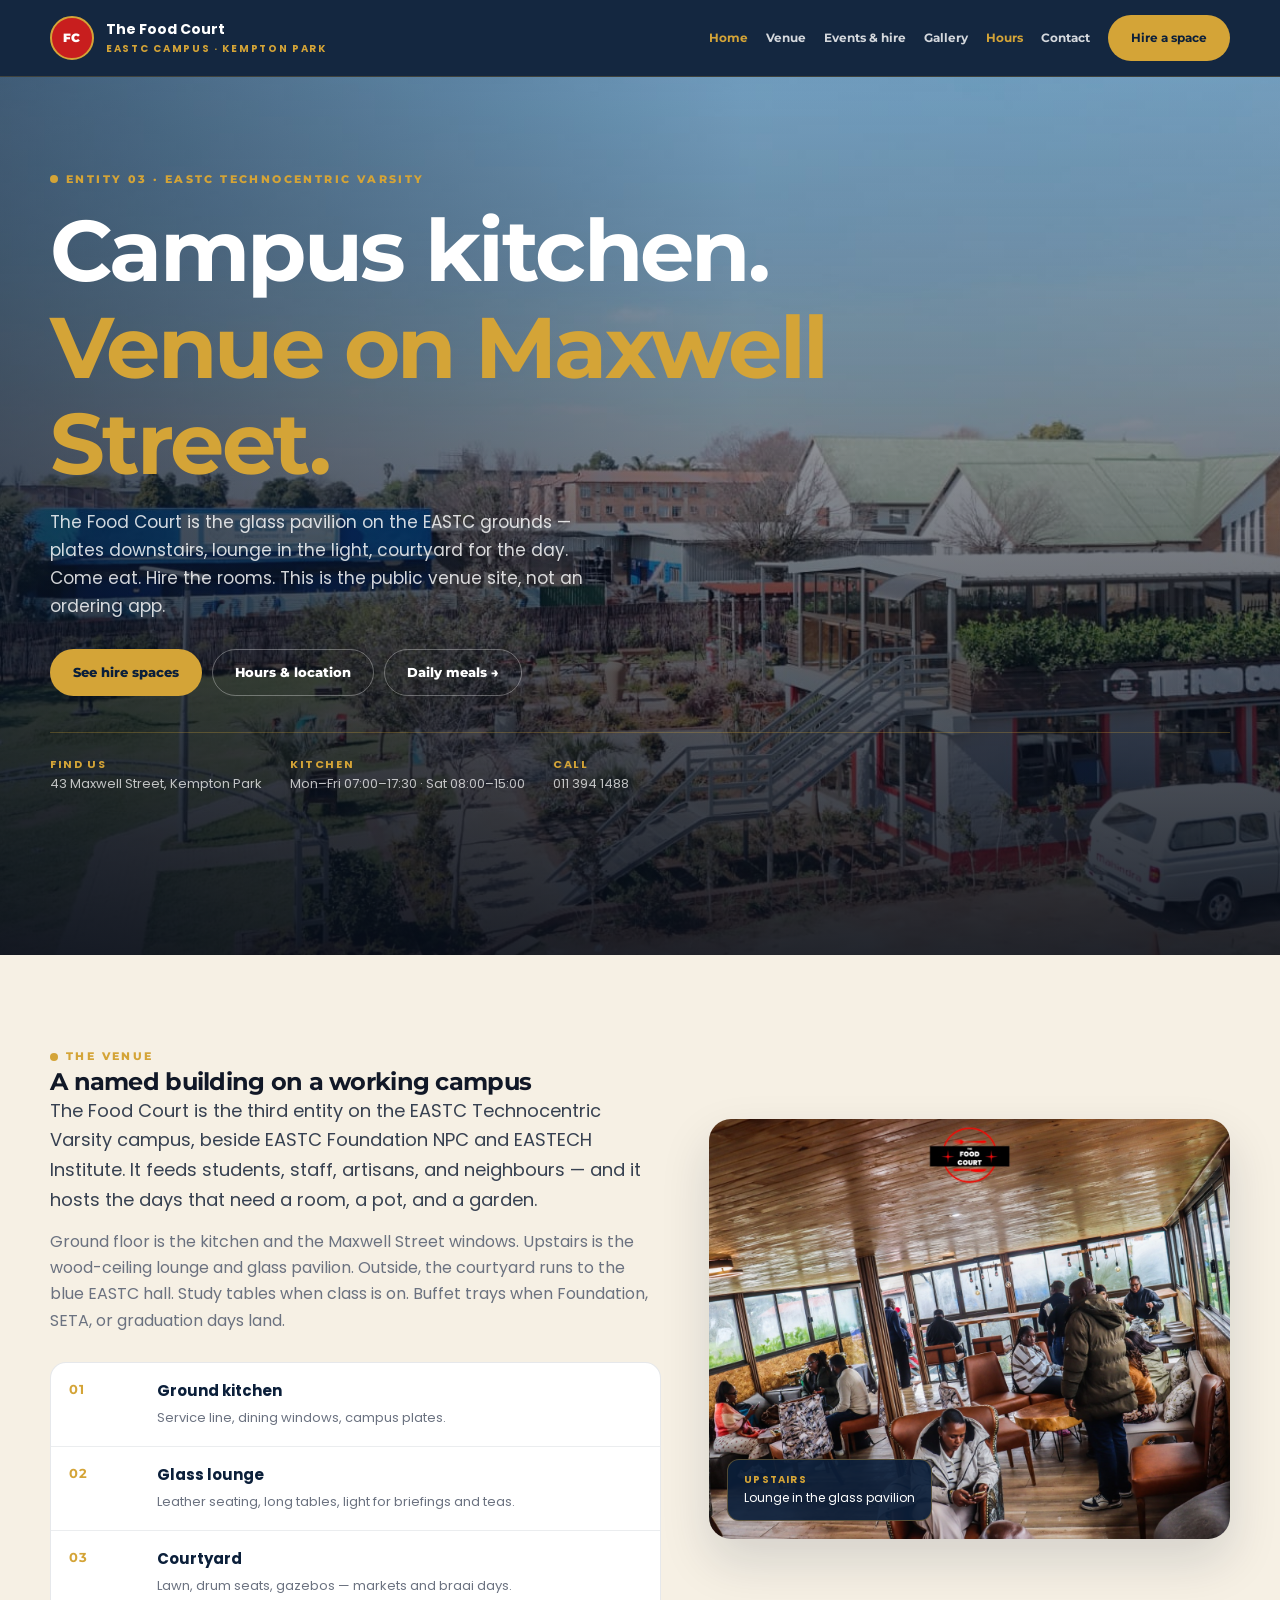
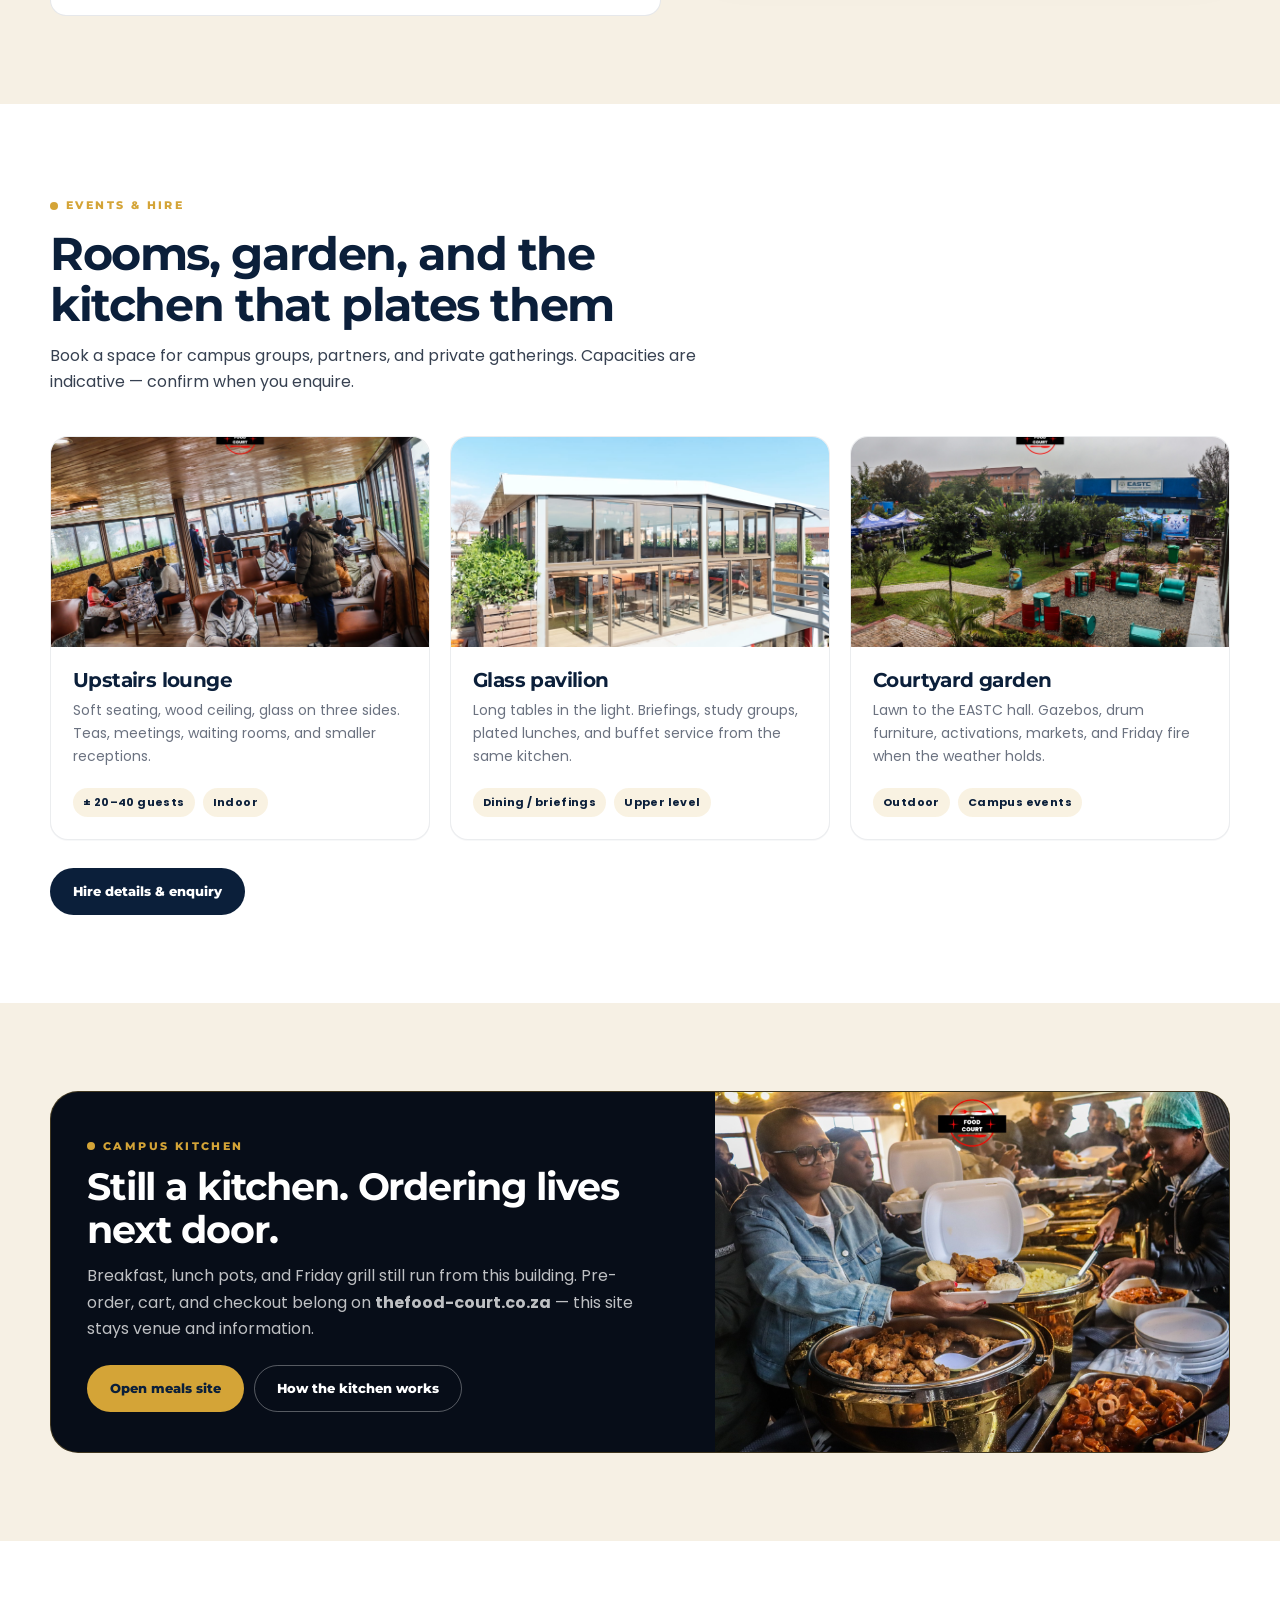
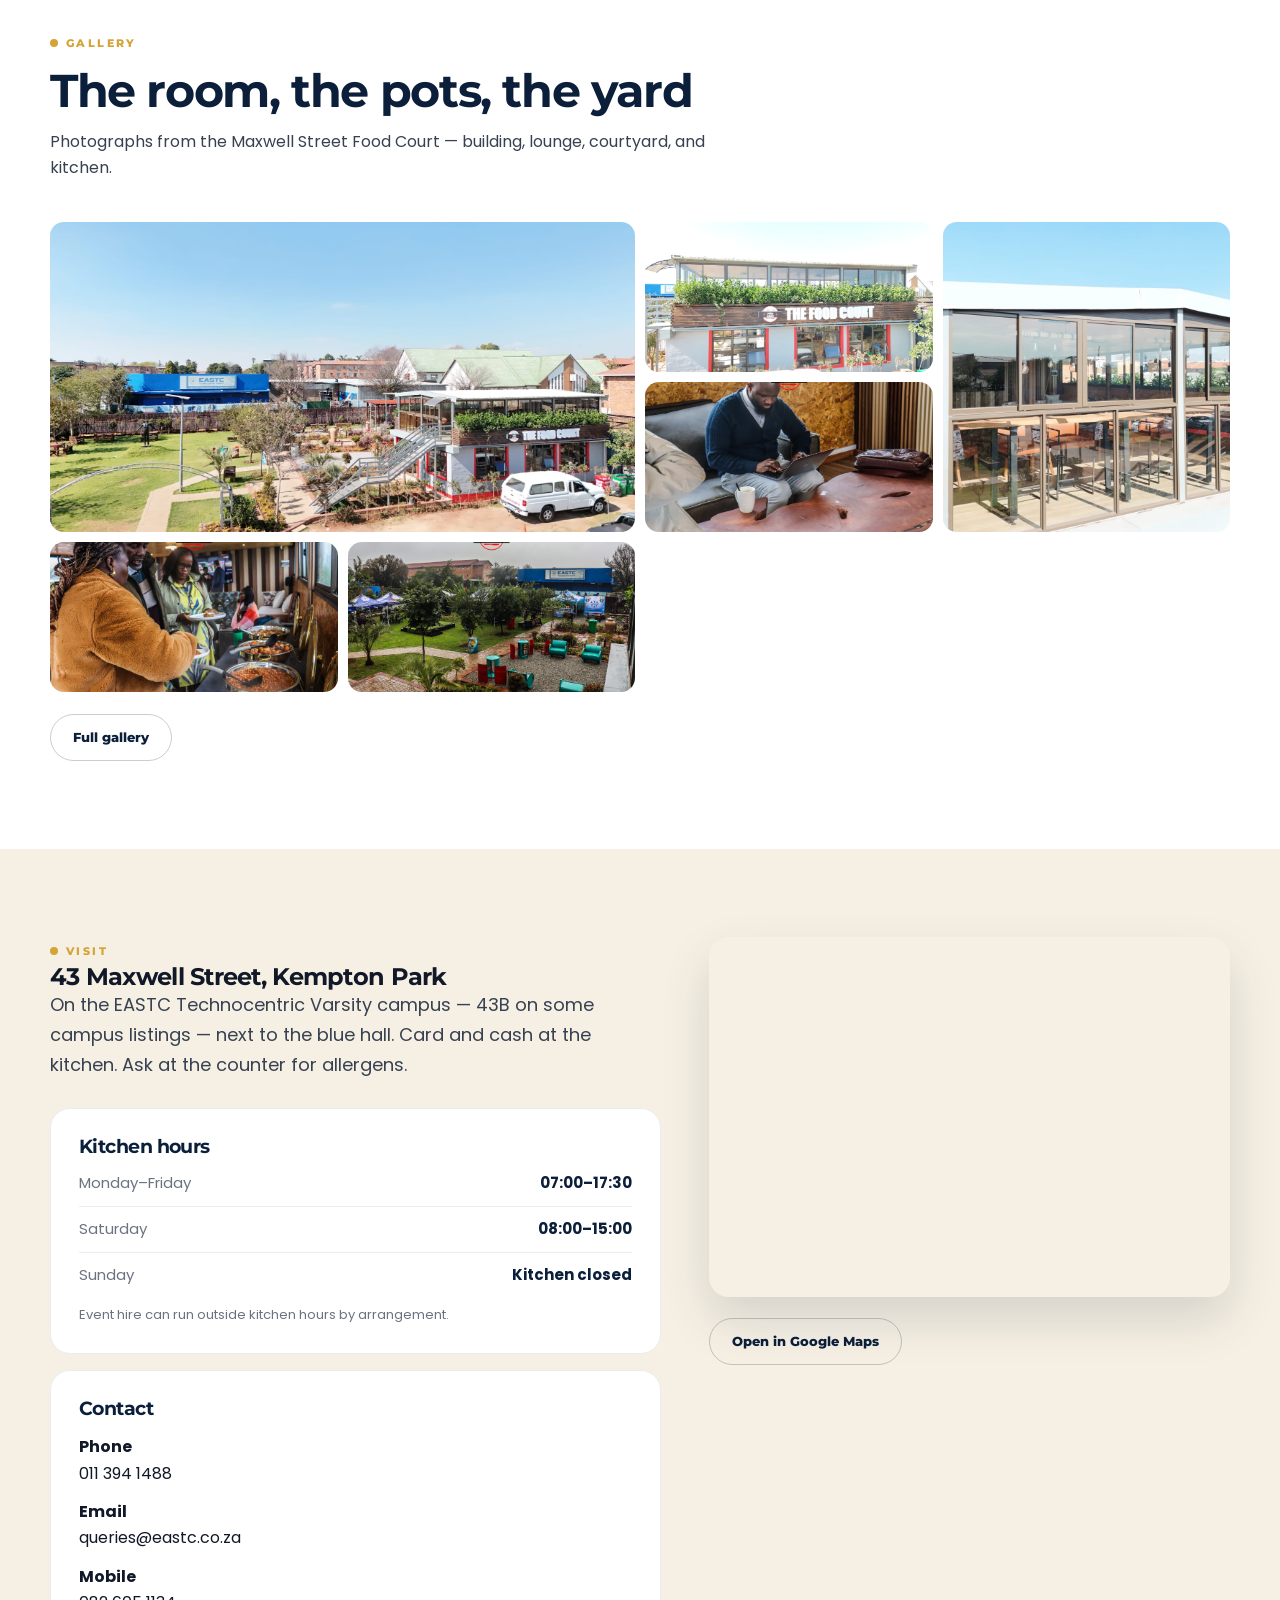
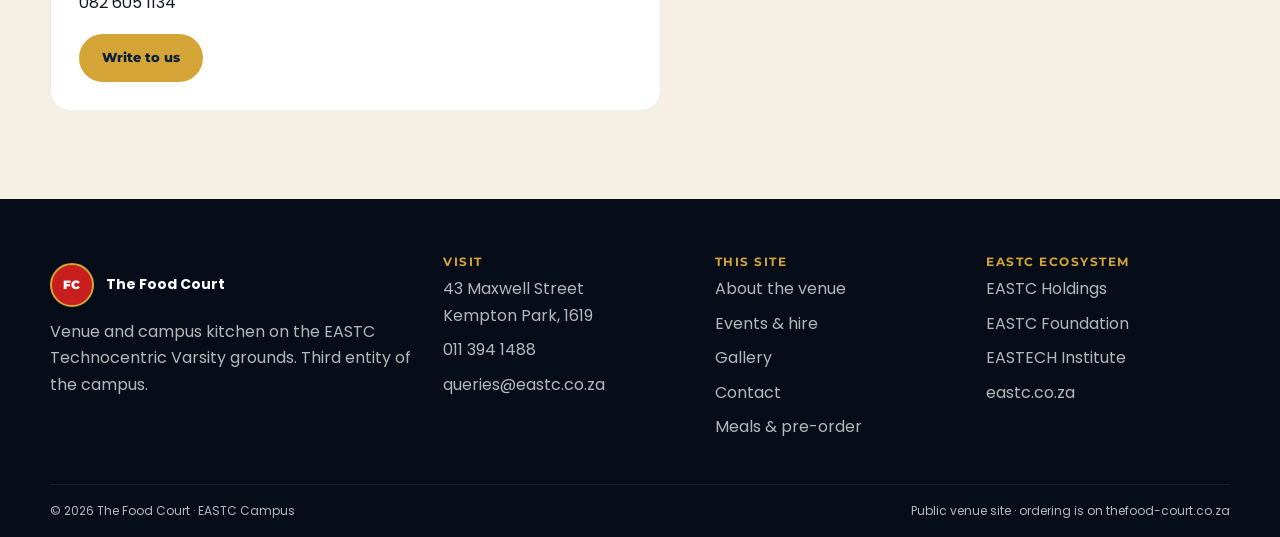
==== commit 73052b5a: "Polish venue pages with map links and hash-scroll offset Add Google Maps fallback links on home and " ====
--- a/index.html
+++ b/index.html
@@ -204,7 +204,10 @@
           </div>
         </div>
       </div>
-      <iframe class="map" title="Map of 43 Maxwell Street, Kempton Park" loading="lazy" referrerpolicy="no-referrer-when-downgrade" src="https://maps.google.com/maps?q=43%20Maxwell%20Street%20Kempton%20Park&amp;z=16&amp;output=embed"></iframe>
+      <div>
+        <iframe class="map" title="Map of 43 Maxwell Street, Kempton Park" loading="lazy" referrerpolicy="no-referrer-when-downgrade" src="https://maps.google.com/maps?q=43%20Maxwell%20Street%20Kempton%20Park&amp;z=16&amp;output=embed"></iframe>
+        <p style="margin-top:12px"><a class="btn btn-outline" href="https://maps.google.com/?q=43+Maxwell+Street,+Kempton+Park" rel="noopener">Open in Google Maps</a></p>
+      </div>
     </div>
   </section>
 </main>
--- a/assets/css/venue.css
+++ b/assets/css/venue.css
@@ -122,6 +122,7 @@
 .hero-meta strong { display: block; color: var(--gold); font-size: 11px; letter-spacing: 1.6px; text-transform: uppercase; }
 
 section { padding: 88px 0; }
+#visit, #about, #spaces, #gallery, #enquire { scroll-margin-top: 88px; }
 .section-head { max-width: 680px; margin-bottom: 40px; }
 .section-head h2 { font-size: clamp(28px, 4.2vw, 46px); color: var(--navy); margin: 10px 0 12px; }
 .section-head p { color: var(--body); }
